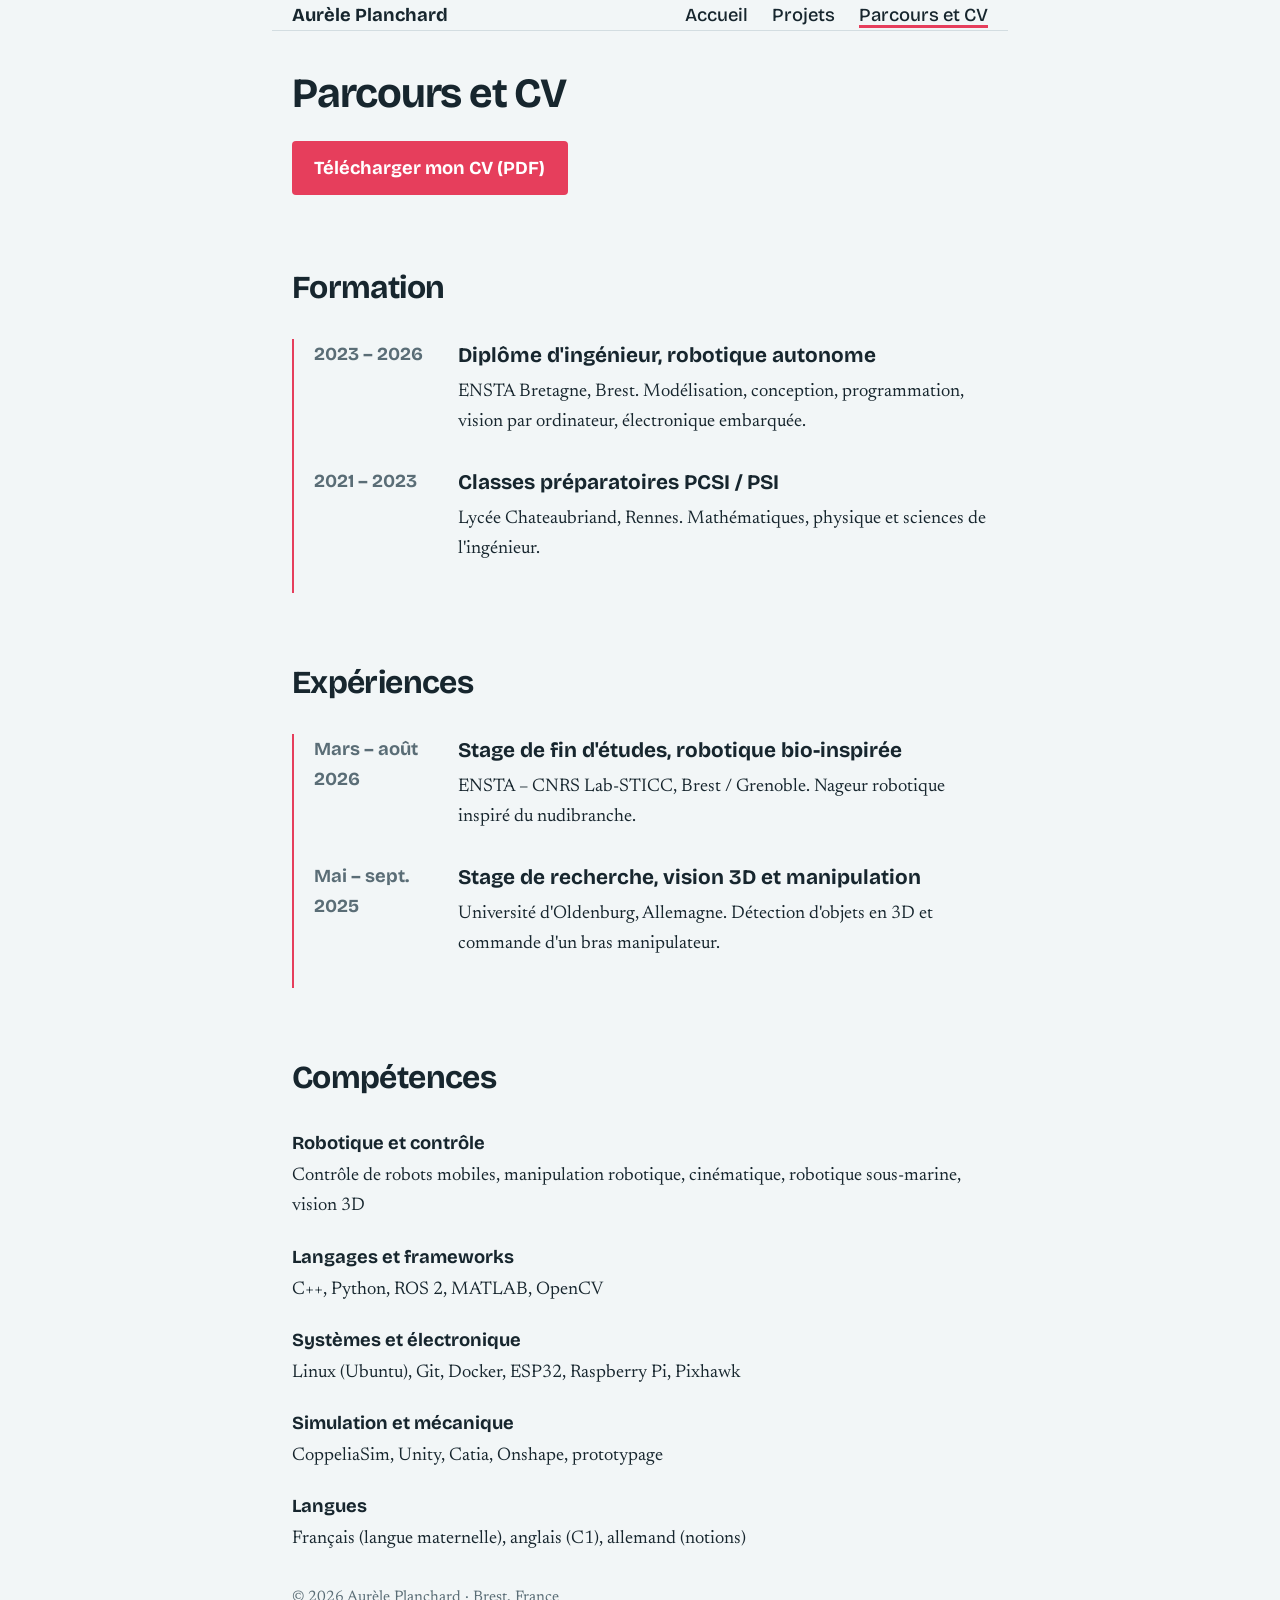
==== parcours.html @ a442544b "Rename parcours to parcours.html" ====
<!DOCTYPE html>
<html lang="fr">
<head>
  <meta charset="UTF-8">
  <meta name="viewport" content="width=device-width, initial-scale=1">
  <title>Parcours et CV – Aurèle Planchard</title>
  <meta name="description" content="Formation, stages et compétences d'Aurèle Planchard, ingénieur ENSTA Bretagne en robotique autonome. CV à télécharger.">
  <link rel="preconnect" href="https://fonts.googleapis.com">
  <link rel="preconnect" href="https://fonts.gstatic.com" crossorigin>
  <link href="https://fonts.googleapis.com/css2?family=Bricolage+Grotesque:opsz,wght@12..96,500;12..96,700&family=Newsreader:ital,opsz,wght@0,6..72,400;0,6..72,600;1,6..72,400&display=swap" rel="stylesheet">
  <link rel="stylesheet" href="style.css">
</head>
<body>
  <nav class="wrap" aria-label="Navigation principale">
    <a class="marque" href="index.html">Aurèle Planchard</a>
    <a href="index.html">Accueil</a>
    <a href="projets.html">Projets</a>
    <a href="parcours.html" aria-current="page">Parcours et CV</a>
  </nav>

  <main class="wrap">
    <h1 class="titre-page">Parcours et CV</h1>
    <p><a class="bouton" href="cv.pdf" download>Télécharger mon CV (PDF)</a></p>

    <section>
      <h2>Formation</h2>
      <ol class="chrono">
        <li>
          <span class="dates">2023 – 2026</span>
          <div>
            <h3>Diplôme d'ingénieur, robotique autonome</h3>
            <p>ENSTA Bretagne, Brest. Modélisation, conception, programmation, vision par ordinateur, électronique embarquée.</p>
          </div>
        </li>
        <li>
          <span class="dates">2021 – 2023</span>
          <div>
            <h3>Classes préparatoires PCSI / PSI</h3>
            <p>Lycée Chateaubriand, Rennes. Mathématiques, physique et sciences de l'ingénieur.</p>
          </div>
        </li>
      </ol>
    </section>

    <section>
      <h2>Expériences</h2>
      <ol class="chrono">
        <li>
          <span class="dates">Mars – août 2026</span>
          <div>
            <h3>Stage de fin d'études, robotique bio-inspirée</h3>
            <p>ENSTA – CNRS Lab-STICC, Brest / Grenoble. Nageur robotique inspiré du nudibranche.</p>
          </div>
        </li>
        <li>
          <span class="dates">Mai – sept. 2025</span>
          <div>
            <h3>Stage de recherche, vision 3D et manipulation</h3>
            <p>Université d'Oldenburg, Allemagne. Détection d'objets en 3D et commande d'un bras manipulateur.</p>
          </div>
        </li>
      </ol>
    </section>

    <section>
      <h2>Compétences</h2>
      <dl>
        <dt>Robotique et contrôle</dt>
        <dd>Contrôle de robots mobiles, manipulation robotique, cinématique, robotique sous-marine, vision 3D</dd>
        <dt>Langages et frameworks</dt>
        <dd>C++, Python, ROS 2, MATLAB, OpenCV</dd>
        <dt>Systèmes et électronique</dt>
        <dd>Linux (Ubuntu), Git, Docker, ESP32, Raspberry Pi, Pixhawk</dd>
        <dt>Simulation et mécanique</dt>
        <dd>CoppeliaSim, Unity, Catia, Onshape, prototypage</dd>
        <dt>Langues</dt>
        <dd>Français (langue maternelle), anglais (C1), allemand (notions)</dd>
      </dl>
    </section>
  </main>

  <footer class="wrap">
    <p>© 2026 Aurèle Planchard · Brest, France</p>
  </footer>
</body>
</html>
---- style.css ----
:root {
  --abysse: #0a2c3d;
  --abysse-2: #123e54;
  --ecume: #f2f6f7;
  --encre: #17262e;
  --discret: #5a6d76;
  --nudibranche: #e63e5c;
  --trait: #d3dde1;
  --fond: var(--ecume);
  --texte: var(--encre);
}

@media (prefers-color-scheme: dark) {
  :root {
    --fond: #0d1a21;
    --texte: #e4edf0;
    --discret: #93a7b0;
    --trait: #24363f;
  }
}

* { box-sizing: border-box; }

html { scroll-behavior: smooth; }
@media (prefers-reduced-motion: reduce) { html { scroll-behavior: auto; } }

body {
  margin: 0;
  background: var(--fond);
  color: var(--texte);
  font-family: "Newsreader", Georgia, serif;
  font-size: 1.15rem;
  line-height: 1.65;
}

.wrap { max-width: 46rem; margin: 0 auto; padding: 0 1.25rem; }

h1, h2, h3, nav, .bouton, .lien-clair, .dates, dt {
  font-family: "Bricolage Grotesque", system-ui, sans-serif;
}

a { color: inherit; text-decoration-color: var(--nudibranche); text-underline-offset: .2em; }
a:focus-visible { outline: 3px solid var(--nudibranche); outline-offset: 3px; border-radius: 2px; }

/* Hero */
.hero-grille { display: grid; grid-template-columns: 1fr auto; gap: 2rem; align-items: center; }
.portrait {
  width: 13rem; height: 13rem; object-fit: cover;
  border-radius: 50%; border: 4px solid var(--nudibranche);
}
@media (max-width: 34rem) {
  .hero-grille { grid-template-columns: 1fr; }
  .portrait { order: -1; width: 9rem; height: 9rem; }
}
.titre-page { font-size: 2.6rem; letter-spacing: -.03em; line-height: 1.1; margin: 2.5rem 0 1.5rem; }

.hero {
  background: linear-gradient(180deg, var(--abysse) 0%, var(--abysse-2) 100%);
  color: #eaf3f6;
  padding: 4rem 0 3.5rem;
  border-bottom: 6px solid var(--nudibranche);
}
.hero + main section:first-child { padding-top: 2rem; }
.hero h1 {
  font-size: clamp(2.8rem, 9vw, 5rem);
  line-height: 1;
  letter-spacing: -.03em;
  margin: 0 0 .6rem;
}
.titre {
  font-family: "Bricolage Grotesque", system-ui, sans-serif;
  font-size: 1.4rem;
  margin: 0 0 1.5rem;
  color: #9fd0e0;
}
.accroche { max-width: 38rem; margin: 0; }
.actions { display: flex; flex-wrap: wrap; gap: 1.25rem; align-items: center; margin: 0; }

.bouton {
  display: inline-block;
  padding: .75rem 1.4rem;
  background: var(--nudibranche);
  color: #fff;
  font-weight: 700;
  text-decoration: none;
  border-radius: 4px;
}
.bouton:hover { background: #cf2f4d; }
.lien-clair { color: #eaf3f6; font-weight: 500; }

/* Navigation */
nav {
  display: flex; flex-wrap: wrap; gap: .5rem 1.5rem; align-items: baseline;
  padding-top: 1.25rem; padding-bottom: 1.25rem;
  border-bottom: 1px solid var(--trait);
  font-weight: 500;
}
nav a { text-decoration: none; }
nav a:hover { text-decoration: underline; text-decoration-color: var(--nudibranche); }
nav a[aria-current="page"] { text-decoration: underline; text-decoration-color: var(--nudibranche); text-decoration-thickness: 3px; }
nav .marque { font-weight: 700; margin-right: auto; }

/* Sections */
section { padding: 3rem 0 1rem; }
h2 { font-size: 2rem; letter-spacing: -.02em; margin: 0 0 1.5rem; }
h3 { font-size: 1.3rem; margin: 0 0 .25rem; }

article { margin-bottom: 3rem; }
.meta { margin: 0 0 1rem; color: var(--discret); font-style: italic; font-size: 1rem; }
.outils { font-size: .95rem; color: var(--discret); margin: .5rem 0 0; }

figure { margin: 0 0 1rem; }
figure img { display: block; width: 100%; height: auto; border-radius: 6px; }

.video { position: relative; aspect-ratio: 16 / 9; margin-top: 1rem; }
.video iframe { position: absolute; inset: 0; width: 100%; height: 100%; border: 0; border-radius: 6px; }

/* Parcours */
.chrono { list-style: none; margin: 0; padding: 0; border-left: 2px solid var(--nudibranche); }
.chrono li { display: grid; grid-template-columns: 8rem 1fr; gap: 1rem; padding: 0 0 1.75rem 1.25rem; }
.chrono p { margin: 0; }
.dates { font-weight: 700; color: var(--discret); }

/* Compétences */
dl { margin: 0; }
dt { font-weight: 700; margin-top: 1.25rem; }
dd { margin: .15rem 0 0; }

/* Pied de page */
footer { padding-top: 2rem; padding-bottom: 3rem; color: var(--discret); font-size: .95rem; }

@media (max-width: 34rem) {
  .chrono li { grid-template-columns: 1fr; gap: .15rem; }
}
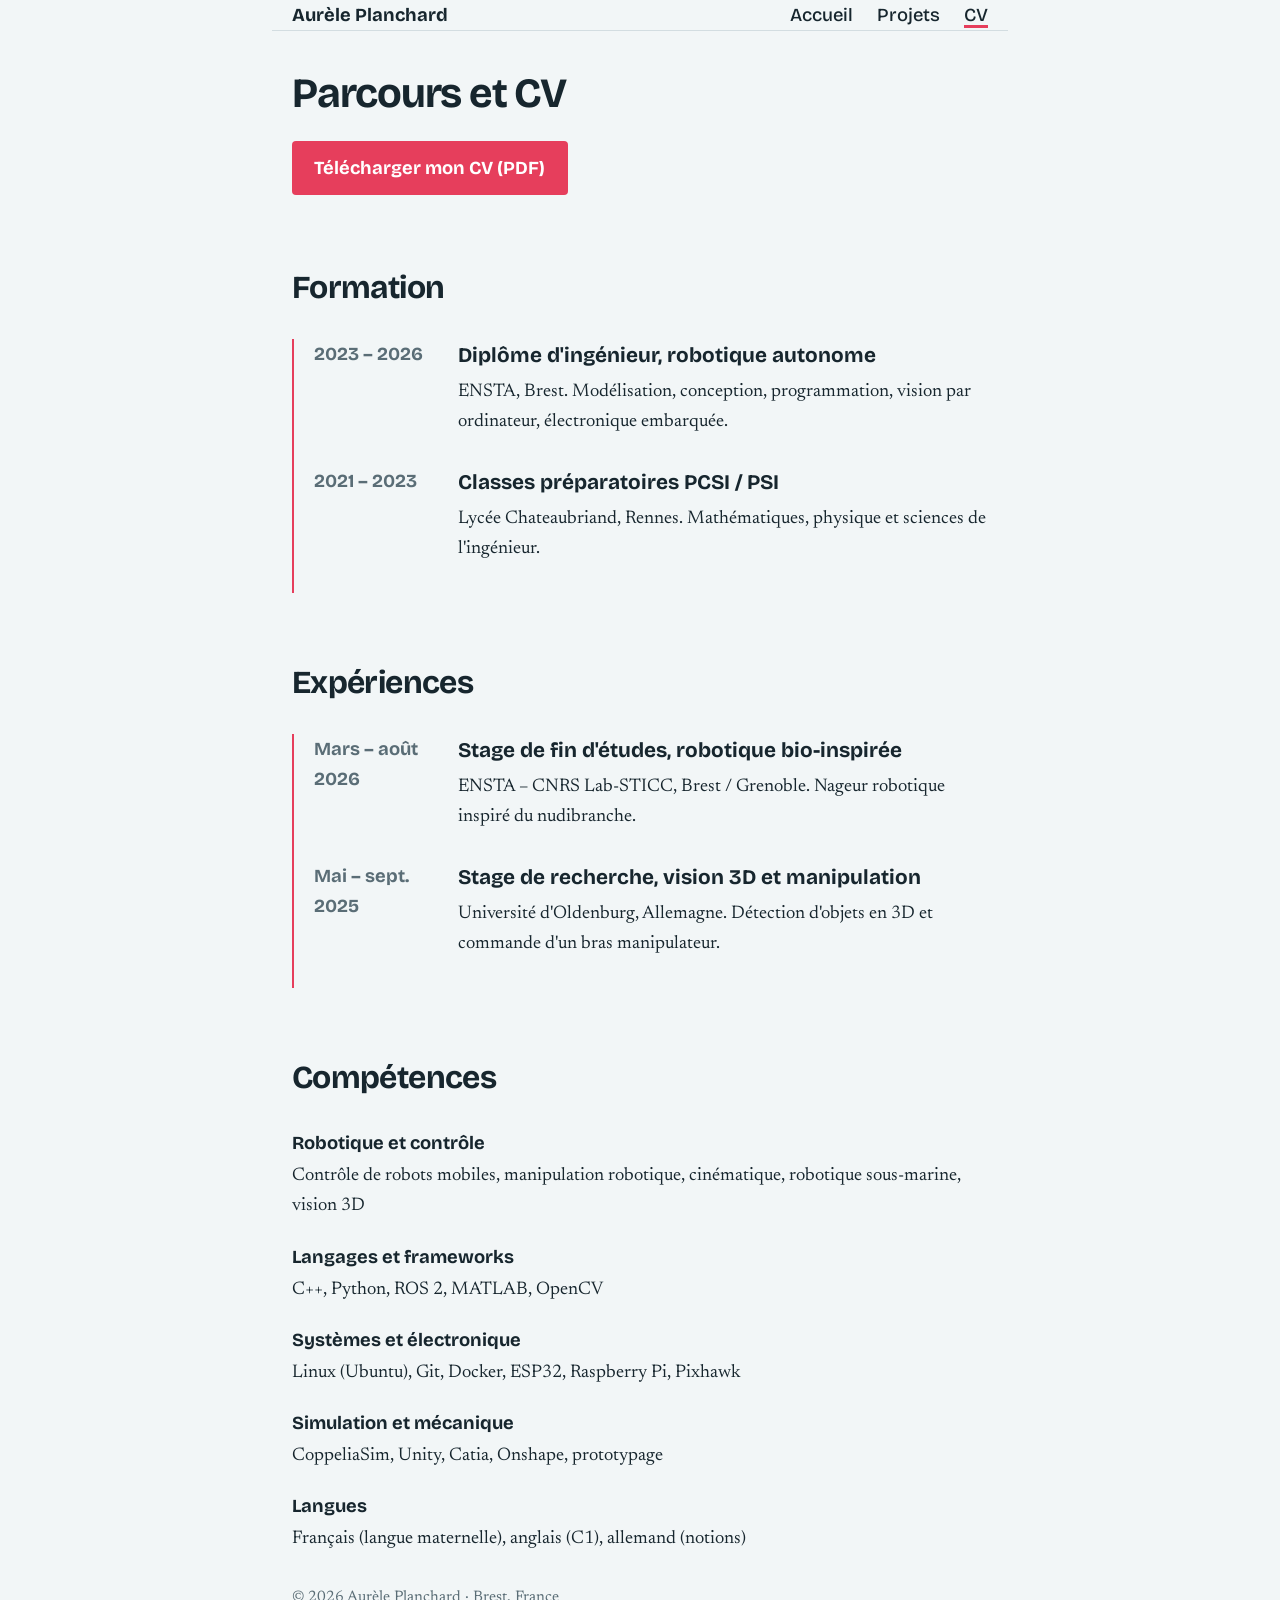
==== commit 8e7e67b2: "Update parcours.html" ====
--- a/parcours.html
+++ b/parcours.html
@@ -15,7 +15,7 @@
     <a class="marque" href="index.html">Aurèle Planchard</a>
     <a href="index.html">Accueil</a>
     <a href="projets.html">Projets</a>
-    <a href="parcours.html" aria-current="page">Parcours et CV</a>
+    <a href="parcours.html" aria-current="page">CV</a>
   </nav>
 
   <main class="wrap">
@@ -29,7 +29,7 @@
           <span class="dates">2023 – 2026</span>
           <div>
             <h3>Diplôme d'ingénieur, robotique autonome</h3>
-            <p>ENSTA Bretagne, Brest. Modélisation, conception, programmation, vision par ordinateur, électronique embarquée.</p>
+            <p>ENSTA, Brest. Modélisation, conception, programmation, vision par ordinateur, électronique embarquée.</p>
           </div>
         </li>
         <li>
--- a/style.css
+++ b/style.css
@@ -70,7 +70,7 @@
 .titre {
   font-family: "Bricolage Grotesque", system-ui, sans-serif;
   font-size: 1.4rem;
-  margin: 0 0 1.5rem;
+  margin: 0 0 .2rem;
   color: #9fd0e0;
 }
 .accroche { max-width: 38rem; margin: 0; }
@@ -87,6 +87,11 @@
 }
 .bouton:hover { background: #cf2f4d; }
 .lien-clair { color: #eaf3f6; font-weight: 500; }
+
+.contacts { list-style: none; margin: 1.5rem 0 0; padding: 0; display: flex; flex-wrap: wrap; gap: .5rem 1.75rem; }
+.contacts li { display: flex; align-items: center; gap: .5rem; }
+.contacts a { color: #eaf3f6; }
+.icone { flex: none; color: #9fd0e0; }
 
 /* Navigation */
 nav {
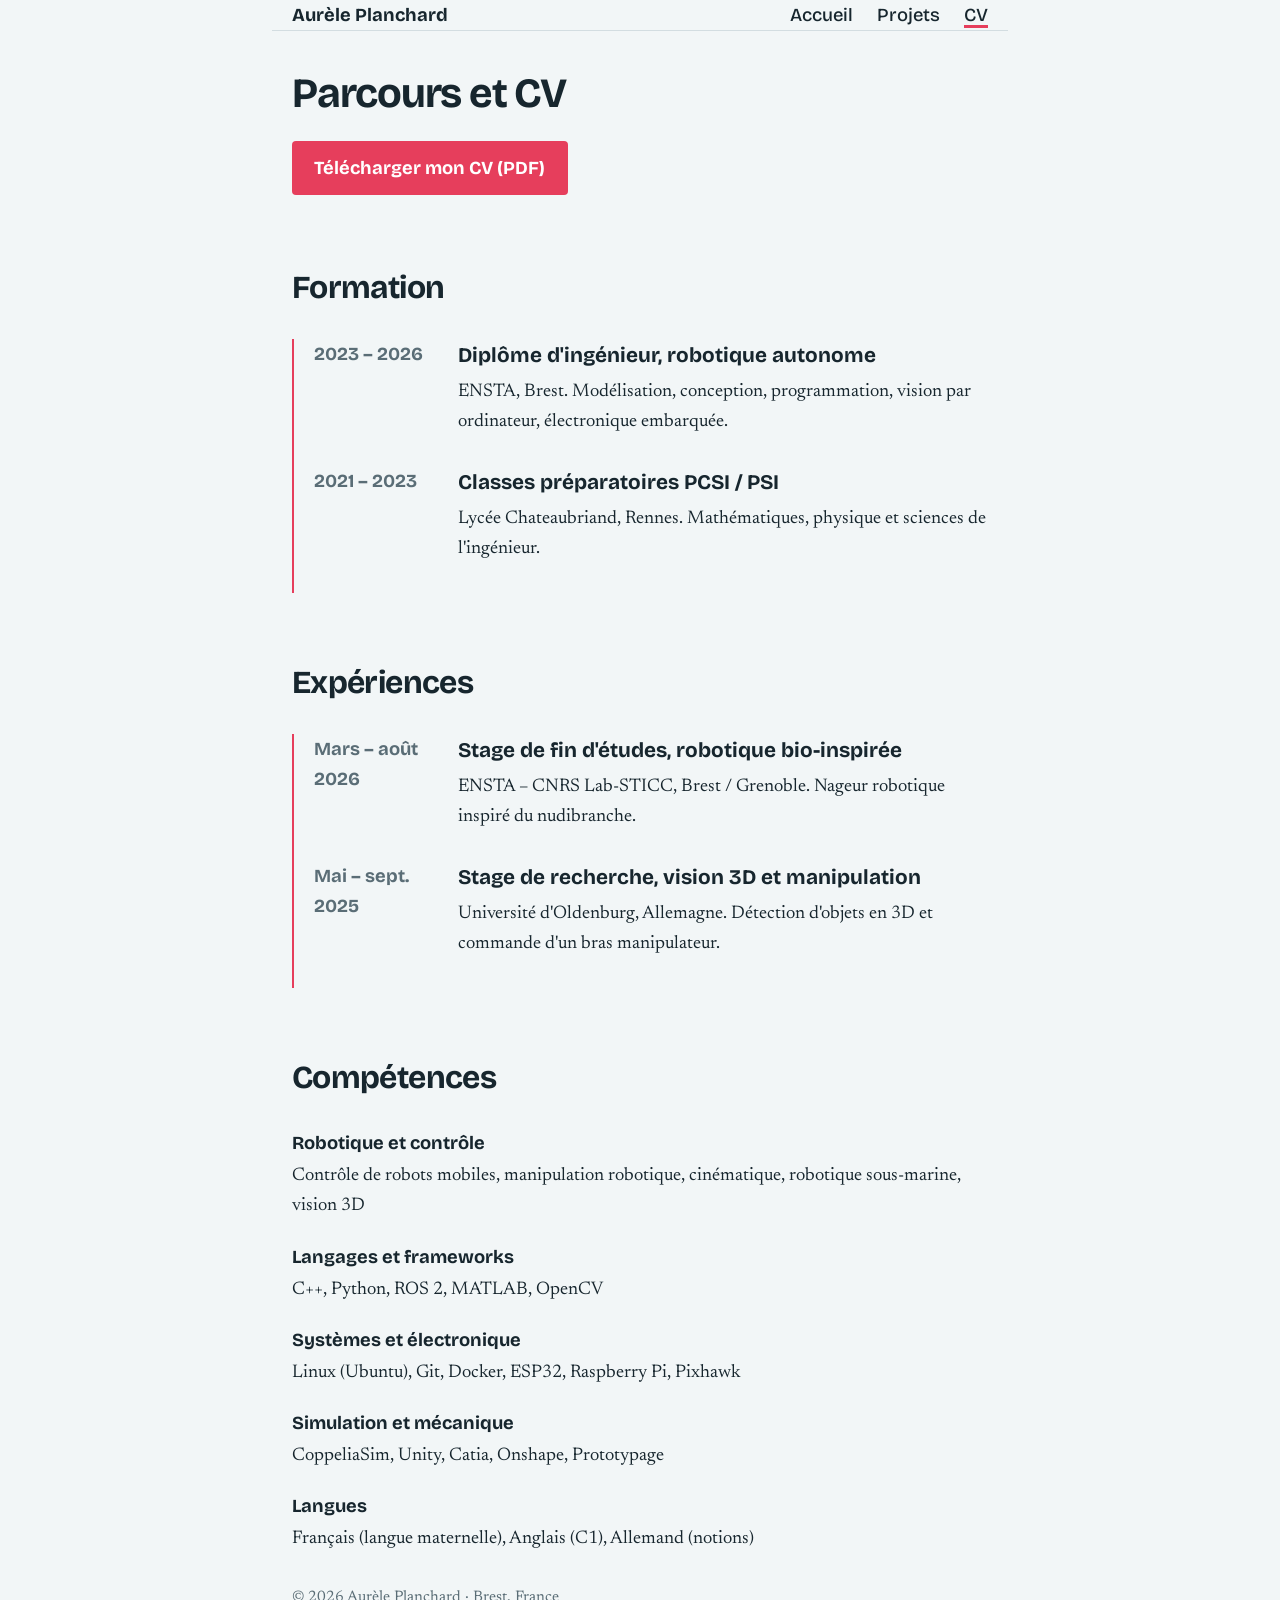
==== commit b56e44d9: "." ====
--- a/parcours.html
+++ b/parcours.html
@@ -72,9 +72,9 @@
         <dt>Systèmes et électronique</dt>
         <dd>Linux (Ubuntu), Git, Docker, ESP32, Raspberry Pi, Pixhawk</dd>
         <dt>Simulation et mécanique</dt>
-        <dd>CoppeliaSim, Unity, Catia, Onshape, prototypage</dd>
+        <dd>CoppeliaSim, Unity, Catia, Onshape, Prototypage</dd>
         <dt>Langues</dt>
-        <dd>Français (langue maternelle), anglais (C1), allemand (notions)</dd>
+        <dd>Français (langue maternelle), Anglais (C1), Allemand (notions)</dd>
       </dl>
     </section>
   </main>
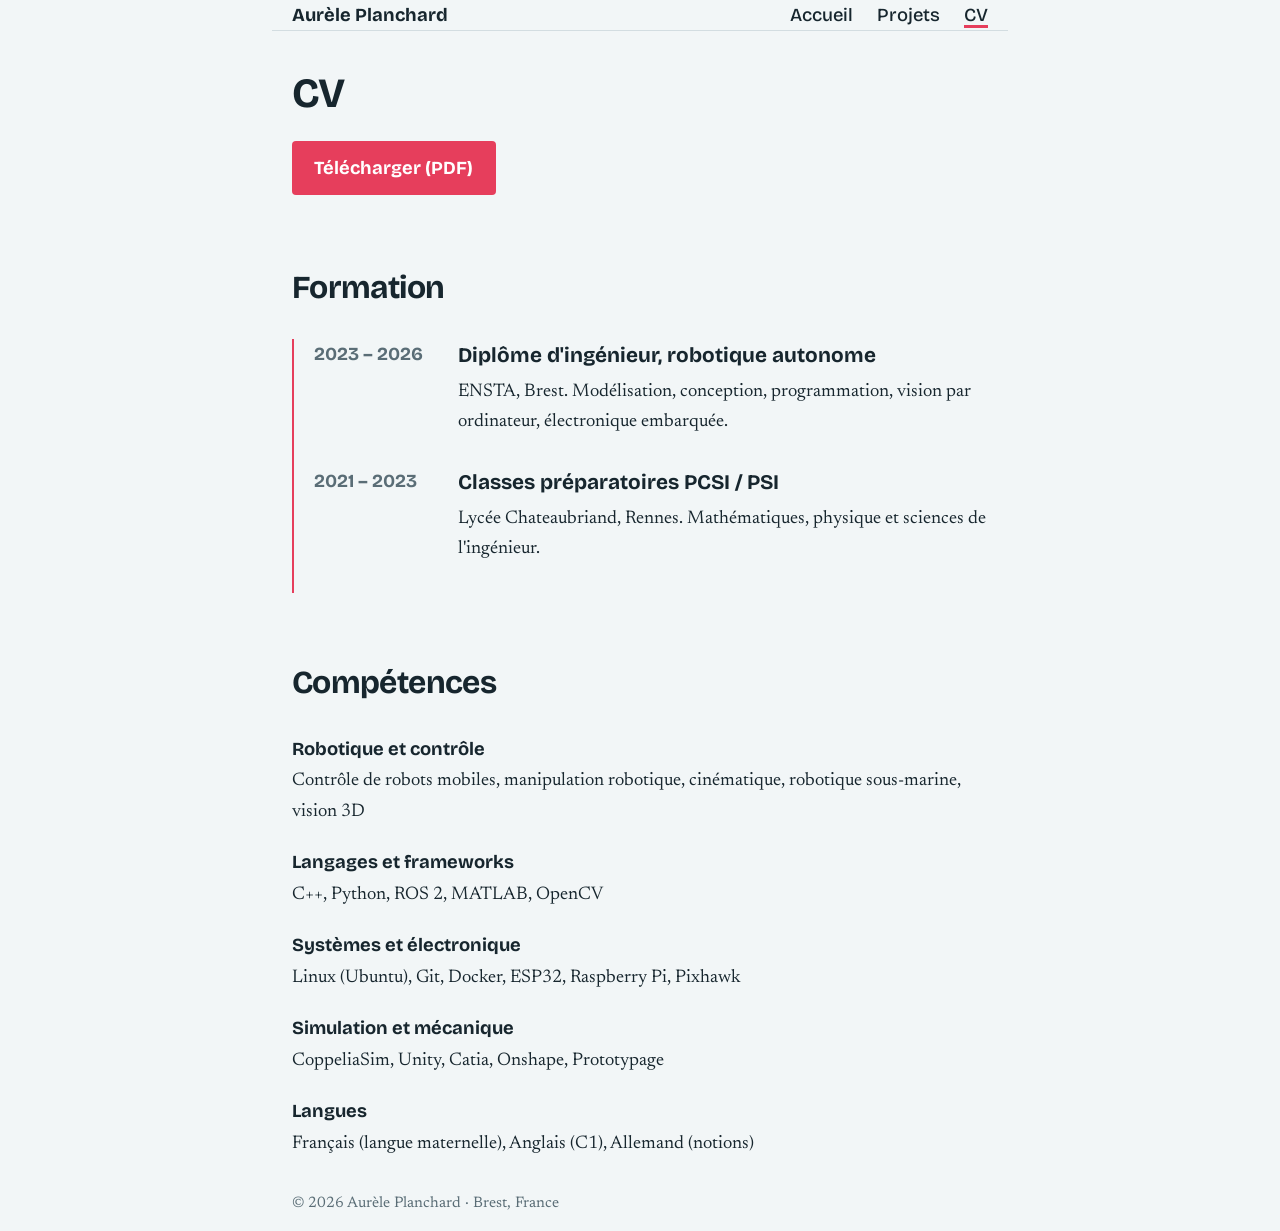
==== commit 944071c3: "Revise CV section and remove experiences Updated the title and download link text for the CV section" ====
--- a/parcours.html
+++ b/parcours.html
@@ -19,8 +19,8 @@
   </nav>
 
   <main class="wrap">
-    <h1 class="titre-page">Parcours et CV</h1>
-    <p><a class="bouton" href="cv.pdf" download>Télécharger mon CV (PDF)</a></p>
+    <h1 class="titre-page">CV</h1>
+    <p><a class="bouton" href="cv.pdf" download>Télécharger (PDF)</a></p>
 
     <section>
       <h2>Formation</h2>
@@ -37,26 +37,6 @@
           <div>
             <h3>Classes préparatoires PCSI / PSI</h3>
             <p>Lycée Chateaubriand, Rennes. Mathématiques, physique et sciences de l'ingénieur.</p>
-          </div>
-        </li>
-      </ol>
-    </section>
-
-    <section>
-      <h2>Expériences</h2>
-      <ol class="chrono">
-        <li>
-          <span class="dates">Mars – août 2026</span>
-          <div>
-            <h3>Stage de fin d'études, robotique bio-inspirée</h3>
-            <p>ENSTA – CNRS Lab-STICC, Brest / Grenoble. Nageur robotique inspiré du nudibranche.</p>
-          </div>
-        </li>
-        <li>
-          <span class="dates">Mai – sept. 2025</span>
-          <div>
-            <h3>Stage de recherche, vision 3D et manipulation</h3>
-            <p>Université d'Oldenburg, Allemagne. Détection d'objets en 3D et commande d'un bras manipulateur.</p>
           </div>
         </li>
       </ol>
